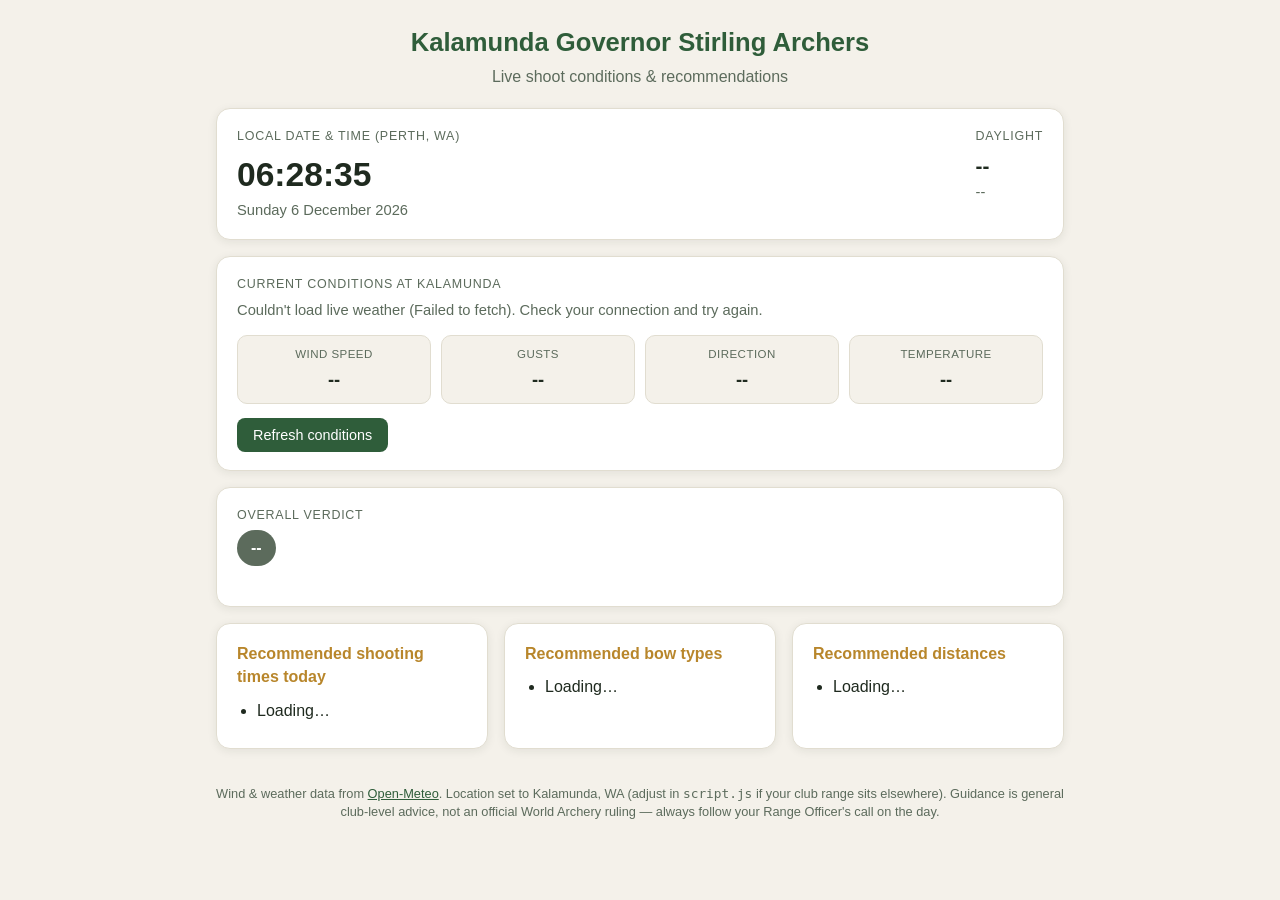
==== kalamunda-archers-app/index.html @ 959dd1d9 "Add Kalamunda Governor Stirling Archers shoot-conditions app Static web app showing live date/time, " ====
<!DOCTYPE html>
<html lang="en">
<head>
<meta charset="UTF-8">
<meta name="viewport" content="width=device-width, initial-scale=1.0">
<title>Kalamunda Governor Stirling Archers — Shoot Conditions</title>
<link rel="stylesheet" href="styles.css">
</head>
<body>
<div class="app">

  <header class="app-header">
    <h1>Kalamunda Governor Stirling Archers</h1>
    <p class="subtitle">Live shoot conditions &amp; recommendations</p>
  </header>

  <section class="card" id="clock-card">
    <div class="clock-row">
      <div>
        <div class="label">Local date &amp; time (Perth, WA)</div>
        <div id="current-time" class="big-value">--:--:--</div>
        <div id="current-date" class="muted">Loading...</div>
      </div>
      <div>
        <div class="label">Daylight</div>
        <div id="daylight-status" class="big-value small">--</div>
        <div id="daylight-window" class="muted">--</div>
      </div>
    </div>
  </section>

  <section class="card" id="weather-card">
    <div class="label">Current conditions at Kalamunda</div>
    <div id="weather-status" class="muted">Fetching live weather…</div>

    <div class="weather-grid" id="weather-grid" hidden>
      <div class="weather-tile">
        <div class="tile-label">Wind speed</div>
        <div class="tile-value" id="wind-speed">--</div>
      </div>
      <div class="weather-tile">
        <div class="tile-label">Gusts</div>
        <div class="tile-value" id="wind-gusts">--</div>
      </div>
      <div class="weather-tile">
        <div class="tile-label">Direction</div>
        <div class="tile-value" id="wind-dir">--</div>
      </div>
      <div class="weather-tile">
        <div class="tile-label">Temperature</div>
        <div class="tile-value" id="temperature">--</div>
      </div>
    </div>
    <button id="refresh-btn" type="button">Refresh conditions</button>
  </section>

  <section class="card" id="verdict-card">
    <div class="label">Overall verdict</div>
    <div id="verdict-badge" class="badge">--</div>
    <p id="verdict-text" class="muted"></p>
  </section>

  <section class="recommendations">
    <div class="card rec-card">
      <h2>Recommended shooting times today</h2>
      <ul id="rec-times" class="rec-list"><li>Loading…</li></ul>
    </div>

    <div class="card rec-card">
      <h2>Recommended bow types</h2>
      <ul id="rec-bows" class="rec-list"><li>Loading…</li></ul>
    </div>

    <div class="card rec-card">
      <h2>Recommended distances</h2>
      <ul id="rec-distances" class="rec-list"><li>Loading…</li></ul>
    </div>
  </section>

  <footer class="app-footer">
    <p>
      Wind &amp; weather data from <a href="https://open-meteo.com" target="_blank" rel="noopener">Open-Meteo</a>.
      Location set to Kalamunda, WA (adjust in <code>script.js</code> if your club range sits elsewhere).
      Guidance is general club-level advice, not an official World Archery ruling — always follow your
      Range Officer's call on the day.
    </p>
  </footer>

</div>
<script src="script.js"></script>
</body>
</html>
---- kalamunda-archers-app/styles.css ----
:root {
  --bg: #f4f1ea;
  --card-bg: #ffffff;
  --ink: #1f2a1f;
  --muted: #5c6b5c;
  --accent: #2f5d3a;
  --accent-2: #b8862b;
  --border: #e1ddd0;
  --good: #2f7d3a;
  --ok: #b8862b;
  --bad: #b5432f;
  --radius: 14px;
  --shadow: 0 2px 10px rgba(31, 42, 31, 0.08);
}

@media (prefers-color-scheme: dark) {
  :root {
    --bg: #14180f;
    --card-bg: #1d2317;
    --ink: #eee9dc;
    --muted: #a7ab99;
    --accent: #6fae7c;
    --accent-2: #d9a84c;
    --border: #2a3323;
    --good: #6fae7c;
    --ok: #d9a84c;
    --bad: #e07a63;
    --shadow: 0 2px 14px rgba(0, 0, 0, 0.4);
  }
}

* {
  box-sizing: border-box;
}

body {
  margin: 0;
  background: var(--bg);
  color: var(--ink);
  font-family: "Segoe UI", Roboto, Helvetica, Arial, sans-serif;
  line-height: 1.45;
}

.app {
  max-width: 880px;
  margin: 0 auto;
  padding: 24px 16px 60px;
}

.app-header {
  text-align: center;
  margin-bottom: 20px;
}

.app-header h1 {
  margin: 0 0 4px;
  color: var(--accent);
  font-size: 1.6rem;
}

.subtitle {
  margin: 0;
  color: var(--muted);
}

.card {
  background: var(--card-bg);
  border: 1px solid var(--border);
  border-radius: var(--radius);
  box-shadow: var(--shadow);
  padding: 18px 20px;
  margin-bottom: 16px;
}

.label {
  font-size: 0.78rem;
  text-transform: uppercase;
  letter-spacing: 0.06em;
  color: var(--muted);
  margin-bottom: 6px;
}

.big-value {
  font-size: 2.1rem;
  font-weight: 700;
  color: var(--ink);
  font-variant-numeric: tabular-nums;
}

.big-value.small {
  font-size: 1.3rem;
}

.muted {
  color: var(--muted);
  font-size: 0.92rem;
}

.clock-row {
  display: flex;
  justify-content: space-between;
  gap: 16px;
  flex-wrap: wrap;
}

.weather-grid {
  display: grid;
  grid-template-columns: repeat(4, 1fr);
  gap: 10px;
  margin: 14px 0;
}

.weather-tile {
  background: var(--bg);
  border: 1px solid var(--border);
  border-radius: 10px;
  padding: 10px 8px;
  text-align: center;
}

.tile-label {
  font-size: 0.72rem;
  color: var(--muted);
  text-transform: uppercase;
  letter-spacing: 0.04em;
  margin-bottom: 4px;
}

.tile-value {
  font-size: 1.15rem;
  font-weight: 700;
}

#refresh-btn {
  background: var(--accent);
  color: #fff;
  border: none;
  border-radius: 8px;
  padding: 9px 16px;
  font-size: 0.9rem;
  cursor: pointer;
}

#refresh-btn:hover {
  filter: brightness(1.08);
}

.badge {
  display: inline-block;
  padding: 6px 14px;
  border-radius: 999px;
  font-weight: 700;
  font-size: 1rem;
  color: #fff;
  background: var(--muted);
  margin-bottom: 8px;
}

.badge.good { background: var(--good); }
.badge.ok { background: var(--ok); }
.badge.bad { background: var(--bad); }

.recommendations {
  display: grid;
  grid-template-columns: repeat(3, 1fr);
  gap: 16px;
}

.rec-card h2 {
  margin: 0 0 10px;
  font-size: 1rem;
  color: var(--accent-2);
}

.rec-list {
  margin: 0;
  padding-left: 20px;
}

.rec-list li {
  margin-bottom: 8px;
}

.app-footer {
  text-align: center;
  color: var(--muted);
  font-size: 0.8rem;
  margin-top: 20px;
}

.app-footer a {
  color: var(--accent);
}

@media (max-width: 640px) {
  .weather-grid,
  .recommendations {
    grid-template-columns: repeat(2, 1fr);
  }
}

@media (max-width: 420px) {
  .weather-grid,
  .recommendations {
    grid-template-columns: 1fr;
  }
}
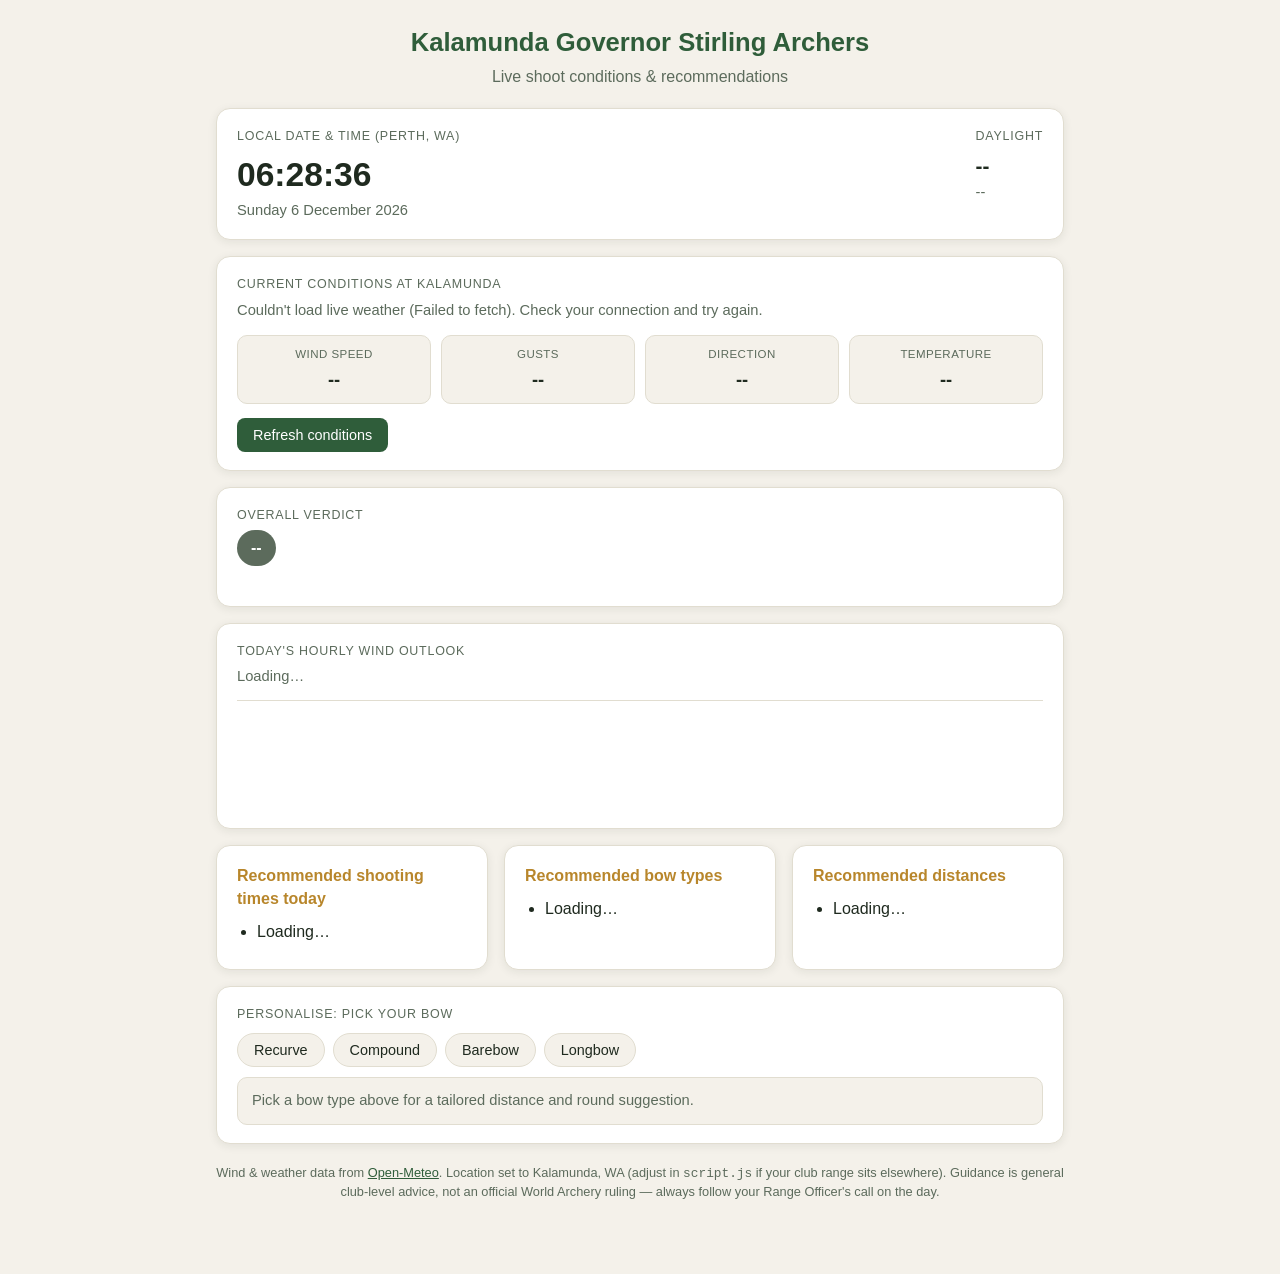
==== commit 550d9804: "Add hourly wind outlook and personalised bow-round picker Shows today's hourly wind as a bar chart a" ====
--- a/kalamunda-archers-app/index.html
+++ b/kalamunda-archers-app/index.html
@@ -60,6 +60,12 @@
     <p id="verdict-text" class="muted"></p>
   </section>
 
+  <section class="card" id="outlook-card">
+    <div class="label">Today's hourly wind outlook</div>
+    <div id="best-window" class="muted">Loading…</div>
+    <div id="hourly-chart" class="hourly-chart"></div>
+  </section>
+
   <section class="recommendations">
     <div class="card rec-card">
       <h2>Recommended shooting times today</h2>
@@ -77,6 +83,17 @@
     </div>
   </section>
 
+  <section class="card" id="bow-picker-card">
+    <div class="label">Personalise: pick your bow</div>
+    <div class="bow-buttons" id="bow-buttons">
+      <button type="button" class="bow-btn" data-bow="recurve">Recurve</button>
+      <button type="button" class="bow-btn" data-bow="compound">Compound</button>
+      <button type="button" class="bow-btn" data-bow="barebow">Barebow</button>
+      <button type="button" class="bow-btn" data-bow="longbow">Longbow</button>
+    </div>
+    <div id="bow-result" class="bow-result muted">Pick a bow type above for a tailored distance and round suggestion.</div>
+  </section>
+
   <footer class="app-footer">
     <p>
       Wind &amp; weather data from <a href="https://open-meteo.com" target="_blank" rel="noopener">Open-Meteo</a>.
--- a/kalamunda-archers-app/styles.css
+++ b/kalamunda-archers-app/styles.css
@@ -181,6 +181,89 @@
   margin-bottom: 8px;
 }
 
+.hourly-chart {
+  display: flex;
+  align-items: flex-end;
+  gap: 4px;
+  height: 110px;
+  margin-top: 12px;
+  padding-top: 8px;
+  border-top: 1px solid var(--border);
+  overflow-x: auto;
+}
+
+.hour-col {
+  display: flex;
+  flex-direction: column;
+  align-items: center;
+  justify-content: flex-end;
+  flex: 1 0 28px;
+  height: 100%;
+  min-width: 28px;
+}
+
+.hour-bar {
+  width: 14px;
+  border-radius: 4px 4px 0 0;
+  background: var(--accent);
+  min-height: 3px;
+}
+
+.hour-bar.calm { background: var(--good); }
+.hour-bar.light { background: var(--good); }
+.hour-bar.moderate { background: var(--ok); }
+.hour-bar.strong { background: var(--bad); }
+.hour-bar.very-strong { background: var(--bad); }
+
+.hour-bar.best-hour {
+  outline: 2px solid var(--accent-2);
+  outline-offset: 1px;
+}
+
+.hour-label {
+  font-size: 0.65rem;
+  color: var(--muted);
+  margin-top: 4px;
+}
+
+.bow-buttons {
+  display: flex;
+  gap: 8px;
+  flex-wrap: wrap;
+  margin: 10px 0;
+}
+
+.bow-btn {
+  background: var(--bg);
+  color: var(--ink);
+  border: 1px solid var(--border);
+  border-radius: 999px;
+  padding: 8px 16px;
+  font-size: 0.9rem;
+  cursor: pointer;
+}
+
+.bow-btn:hover {
+  border-color: var(--accent);
+}
+
+.bow-btn.selected {
+  background: var(--accent);
+  border-color: var(--accent);
+  color: #fff;
+}
+
+.bow-result {
+  background: var(--bg);
+  border: 1px solid var(--border);
+  border-radius: 10px;
+  padding: 12px 14px;
+}
+
+.bow-result strong {
+  color: var(--ink);
+}
+
 .app-footer {
   text-align: center;
   color: var(--muted);
